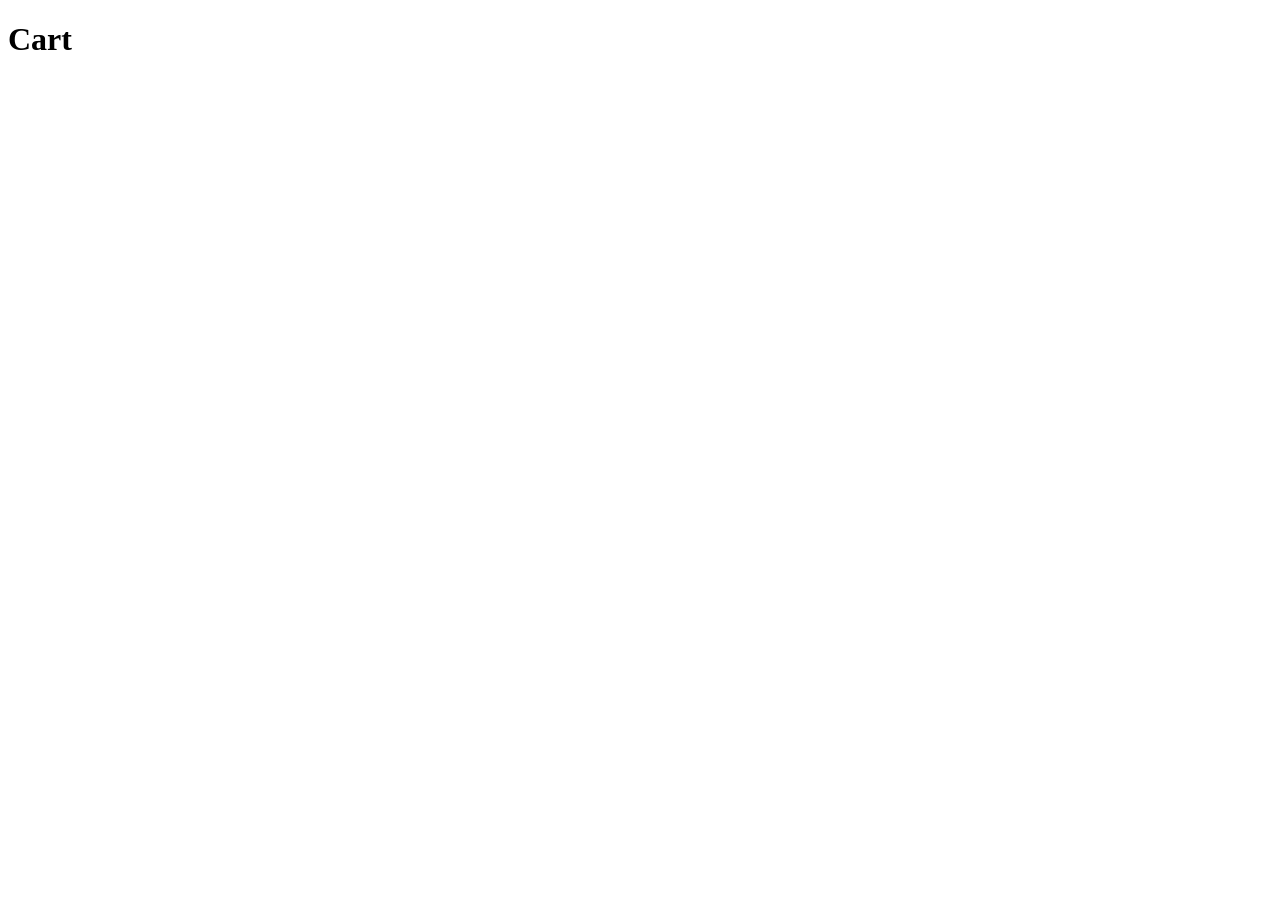
==== web/cart/index.html @ 4e05afd5 "Initial commit" ====
<!DOCTYPE html>
<html lang="en">
<head>
    <meta charset="UTF-8">
    <meta name="viewport" content="width=device-width, initial-scale=1.0">
    <title>Document</title>
</head>
<body>
    <h1>Cart</h1>
</body>
</html>
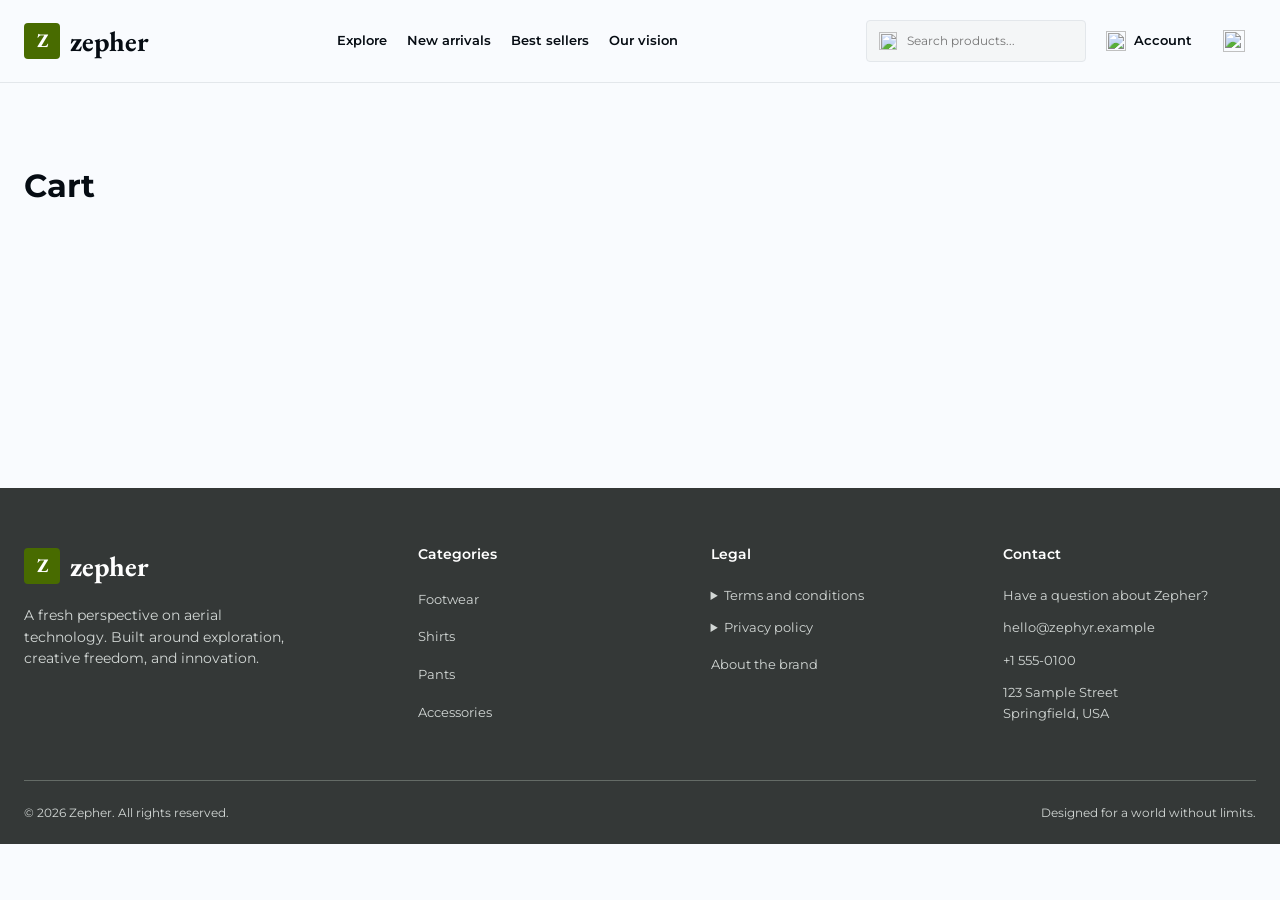
==== commit 2587eec8: "creation for home structure "zepher"" ====
--- a/web/cart/index.html
+++ b/web/cart/index.html
@@ -3,9 +3,32 @@
 <head>
     <meta charset="UTF-8">
     <meta name="viewport" content="width=device-width, initial-scale=1.0">
-    <title>Document</title>
+    <title>Cart | Zepher</title>
+    <link rel="stylesheet" href="../assets/shared.css">
 </head>
 <body>
-    <h1>Cart</h1>
+    <a class="skip-link" href="#main-content">Skip to main content</a>
+    <header class="site-header"><div class="container">
+        <nav class="navbar" aria-label="Main navigation">
+            <a class="brand" href="../index.html" aria-label="Zepher homepage"><span class="brand-mark" aria-hidden="true">Z</span><span>zepher</span></a>
+            <div class="desktop-nav"><a href="../catalog/index.html">Explore</a><a href="../index.html#new-arrivals">New arrivals</a><a href="../index.html#best-sellers">Best sellers</a><a href="../index.html#about">Our vision</a></div>
+            <div class="nav-actions">
+                <form class="search-form desktop-search" role="search" action="../catalog/index.html"><img src="https://cdn.jsdelivr.net/npm/lucide-static@0.468.0/icons/search.svg" width="18" height="18" alt=""><input type="search" name="q" placeholder="Search products..." aria-label="Search products" disabled title="Search is unavailable in this static prototype"></form>
+                <details class="account-wrapper"><summary class="account-button" aria-label="User account"><img src="https://cdn.jsdelivr.net/npm/lucide-static@0.468.0/icons/user-round.svg" width="20" height="20" alt="">Account</summary><div class="account-menu"><button type="button" disabled>Sign in (unavailable)</button><button type="button" disabled>Create account (unavailable)</button><button type="button" disabled>My orders (unavailable)</button><a href="#footer-contact">Contact</a></div></details>
+                <a class="bag-link" href="../cart/index.html" aria-label="Shopping bag" title="Shopping bag"><img src="https://cdn.jsdelivr.net/npm/lucide-static@0.468.0/icons/shopping-bag.svg" width="22" height="22" alt=""></a>
+            </div>
+        </nav>
+        <details class="mobile-nav"><summary>Menu</summary><a href="../index.html">Home</a><a href="../catalog/index.html">Explore</a><a href="../index.html#new-arrivals">New arrivals</a><a href="../index.html#best-sellers">Best sellers</a><a href="../index.html#about">Our vision</a><form class="search-form mobile-search" role="search" action="../catalog/index.html"><input type="search" name="q" placeholder="Search products..." aria-label="Search products" disabled title="Search is unavailable in this static prototype"></form></details>
+    </div></header>
+    <main class="container page-content" id="main-content"><h1>Cart</h1></main>
+    <footer class="site-footer"><div class="container">
+        <div class="footer-main">
+            <div class="footer-brand-column"><a class="brand" href="../index.html" aria-label="Zepher homepage"><span class="brand-mark" aria-hidden="true">Z</span><span>zepher</span></a><p class="footer-brand-description">A fresh perspective on aerial technology. Built around exploration, creative freedom, and innovation.</p></div>
+            <nav aria-labelledby="footer-categories"><h2 class="footer-heading" id="footer-categories">Categories</h2><ul class="footer-links"><li><a href="../catalog/index.html?category=footwear">Footwear</a></li><li><a href="../catalog/index.html?category=shirts">Shirts</a></li><li><a href="../catalog/index.html?category=pants">Pants</a></li><li><a href="../catalog/index.html?category=accessories">Accessories</a></li></ul></nav>
+            <nav aria-labelledby="footer-legal"><h2 class="footer-heading" id="footer-legal">Legal</h2><ul class="footer-links"><li><details><summary>Terms and conditions</summary><p>Student prototype. No orders or payments are processed. All product information is fictional.</p></details></li><li><details><summary>Privacy policy</summary><p>This static prototype has no account or payment processing. Images and fonts load from external providers.</p></details></li><li><a href="../index.html#about">About the brand</a></li></ul></nav>
+            <div id="footer-contact"><h2 class="footer-heading">Contact</h2><div class="footer-contact"><p>Have a question about Zepher?</p><a href="mailto:hello@zephyr.example">hello@zephyr.example</a><a href="tel:+15550100">+1 555-0100</a><p>123 Sample Street<br>Springfield, USA</p></div></div>
+        </div>
+        <div class="footer-bottom"><p>&copy; 2026 Zepher. All rights reserved.</p><p>Designed for a world without limits.</p></div>
+    </div></footer>
 </body>
 </html>
--- a/web/assets/shared.css
+++ b/web/assets/shared.css
@@ -0,0 +1,75 @@
+@import url("https://fonts.googleapis.com/css2?family=EB+Garamond:wght@400;500;600&family=Montserrat:wght@400;500;600;700&display=swap");
+
+:root {
+  --bg: #f9fbfe;
+  --surface: #f4f6f7;
+  --surface-dark: #343837;
+  --text: #060c13;
+  --muted: #68727d;
+  --accent: #486b00;
+  --border: #e3e7eb;
+  --font-heading: "EB Garamond", serif;
+  --font-body: "Montserrat", sans-serif;
+}
+* { box-sizing: border-box; }
+body { margin: 0; background: var(--bg); color: var(--text); font-family: var(--font-body); line-height: 1.6; }
+a { color: inherit; text-decoration: none; }
+button, input { font: inherit; }
+:focus-visible { outline: 3px solid #486b00; outline-offset: 4px; }
+summary { cursor: pointer; }
+[hidden] { display: none !important; }
+.container { width: min(1240px, calc(100% - 48px)); margin-inline: auto; }
+.skip-link { position: absolute; top: -100px; left: 16px; z-index: 1000; padding: 12px 16px; background: white; color: black; }
+.skip-link:focus { top: 16px; }
+.site-header { position: sticky; top: 0; z-index: 100; border-bottom: 1px solid var(--border); background: var(--bg); }
+.navbar { display: flex; min-height: 82px; align-items: center; justify-content: space-between; gap: 20px; }
+.brand { display: inline-flex; flex-shrink: 0; align-items: center; gap: 10px; font-family: var(--font-heading); font-size: 1.75rem; font-weight: 700; letter-spacing: 0; }
+.brand-mark { display: grid; width: 36px; height: 36px; place-items: center; border-radius: 4px; background: #486b00; color: white; font-size: 1.2rem; }
+.desktop-nav, .nav-actions { display: flex; align-items: center; gap: 20px; }
+.desktop-nav a, .account-button { font-size: .8rem; font-weight: 600; }
+.desktop-nav a:hover { color: #486b00; }
+.search-form { display: flex; width: 220px; min-height: 42px; align-items: center; gap: 8px; padding: 0 12px; border: 1px solid var(--border); border-radius: 4px; background: var(--surface); }
+.search-form input { width: 100%; min-width: 0; border: 0; background: transparent; color: var(--text); font-size: .75rem; }
+.search-form input:disabled { cursor: not-allowed; opacity: 1; }
+.account-wrapper { position: relative; }
+.account-button { display: flex; min-height: 44px; align-items: center; gap: 8px; list-style: none; }
+.account-button::-webkit-details-marker { display: none; }
+.account-menu { position: absolute; top: 100%; right: 0; width: 240px; padding: 12px; border: 1px solid var(--border); border-radius: 4px; background: white; color: var(--text); box-shadow: 0 8px 24px #060c1315; }
+.account-menu button, .account-menu a { display: block; width: 100%; padding: 10px; border: 0; background: transparent; text-align: left; font-size: .75rem; }
+.account-menu button:disabled { color: #59636b; cursor: not-allowed; }
+.bag-link { display: grid; width: 44px; height: 44px; place-items: center; }
+.mobile-nav { display: none; padding-block: 12px; border-top: 1px solid var(--border); }
+.mobile-nav summary { padding-block: 8px; font-weight: 600; }
+.mobile-nav a { display: block; padding-block: 8px; }
+.mobile-search { width: 100%; margin-top: 12px; }
+.site-footer { background: #343837; color: white; }
+.footer-main { display: grid; grid-template-columns: 1.4fr 1fr 1fr 1fr; gap: 40px; padding-block: 56px; }
+.footer-brand-description { max-width: 280px; margin: 16px 0 0; color: #d2d7d5; font-size: .85rem; }
+.footer-heading { margin: 0 0 20px; font-size: .85rem; font-weight: 600; letter-spacing: 0; }
+.footer-links { display: grid; gap: 12px; margin: 0; padding: 0; list-style: none; }
+.footer-links a, .footer-links summary, .footer-contact { color: #d2d7d5; font-size: .8rem; }
+.footer-links details p { font-size: .75rem; line-height: 1.7; }
+.footer-contact { display: grid; gap: 12px; }
+.footer-contact p { margin: 0; }
+.footer-bottom { display: flex; justify-content: space-between; flex-wrap: wrap; gap: 16px; padding-block: 22px; border-top: 1px solid #646b66; color: #d2d7d5; font-size: .75rem; }
+.footer-bottom p { margin: 0; }
+.footer-links a:hover, .footer-contact a:hover { color: white; text-decoration: underline; }
+.page-content { min-height: 45vh; padding-block: 56px; }
+@media (max-width: 1100px) {
+  .desktop-nav { gap: 12px; }
+  .search-form { width: 180px; }
+  .nav-actions { gap: 10px; }
+  .footer-main { grid-template-columns: repeat(2, minmax(0, 1fr)); }
+}
+@media (max-width: 900px) {
+  .desktop-nav, .desktop-search { display: none; }
+  .mobile-nav { display: block; }
+  .mobile-search .search-form { width: 100%; }
+}
+@media (max-width: 560px) {
+  .container { width: calc(100% - 32px); }
+  .navbar { min-height: 68px; }
+  .footer-main { grid-template-columns: 1fr; gap: 28px; }
+  .footer-brand-column { grid-column: auto; }
+}
+@media (prefers-reduced-motion: reduce) { html, * { scroll-behavior: auto !important; } }
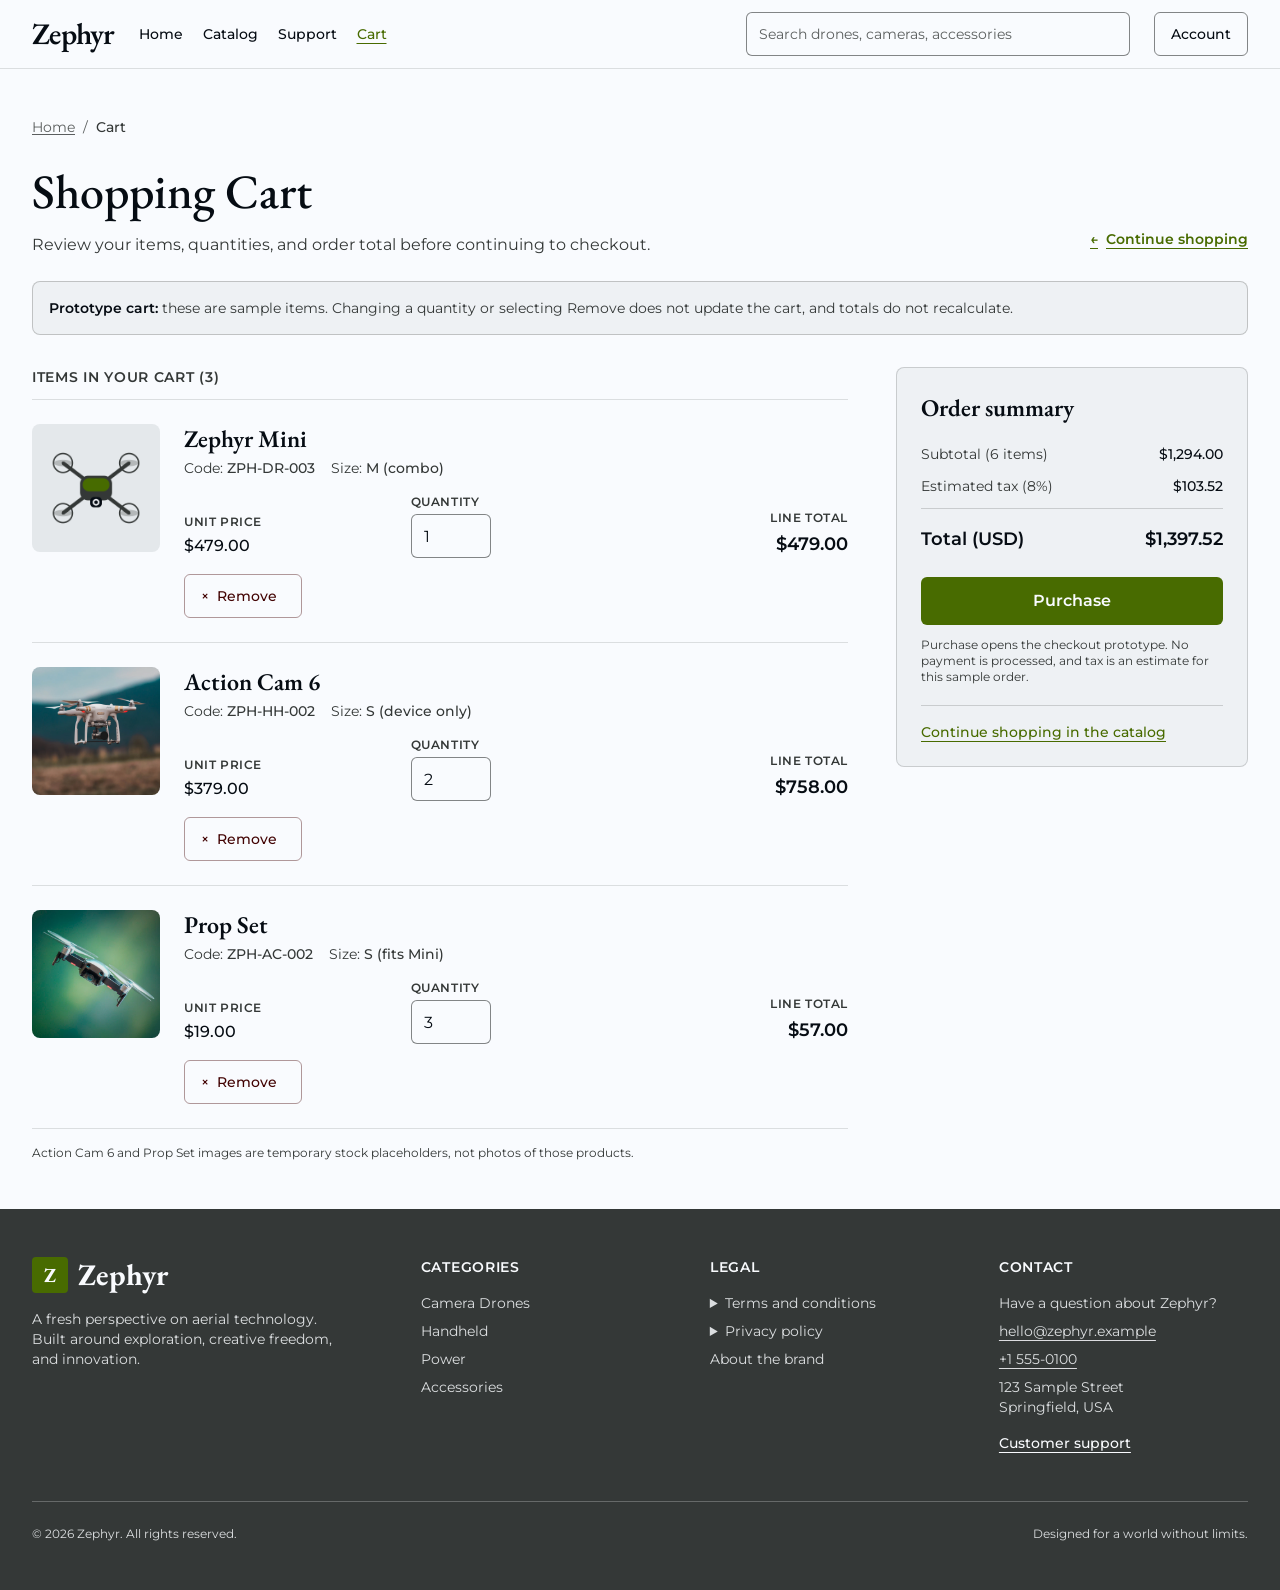
==== commit 0500828d: "Build responsive Zephyr shopping cart page" ====
--- a/web/cart/index.html
+++ b/web/cart/index.html
@@ -1,34 +1,535 @@
-<!DOCTYPE html>
+<!doctype html>
 <html lang="en">
-<head>
-    <meta charset="UTF-8">
-    <meta name="viewport" content="width=device-width, initial-scale=1.0">
-    <title>Cart | Zepher</title>
-    <link rel="stylesheet" href="../assets/shared.css">
-</head>
-<body>
-    <a class="skip-link" href="#main-content">Skip to main content</a>
-    <header class="site-header"><div class="container">
-        <nav class="navbar" aria-label="Main navigation">
-            <a class="brand" href="../index.html" aria-label="Zepher homepage"><span class="brand-mark" aria-hidden="true">Z</span><span>zepher</span></a>
-            <div class="desktop-nav"><a href="../catalog/index.html">Explore</a><a href="../index.html#new-arrivals">New arrivals</a><a href="../index.html#best-sellers">Best sellers</a><a href="../index.html#about">Our vision</a></div>
-            <div class="nav-actions">
-                <form class="search-form desktop-search" role="search" action="../catalog/index.html"><img src="https://cdn.jsdelivr.net/npm/lucide-static@0.468.0/icons/search.svg" width="18" height="18" alt=""><input type="search" name="q" placeholder="Search products..." aria-label="Search products" disabled title="Search is unavailable in this static prototype"></form>
-                <details class="account-wrapper"><summary class="account-button" aria-label="User account"><img src="https://cdn.jsdelivr.net/npm/lucide-static@0.468.0/icons/user-round.svg" width="20" height="20" alt="">Account</summary><div class="account-menu"><button type="button" disabled>Sign in (unavailable)</button><button type="button" disabled>Create account (unavailable)</button><button type="button" disabled>My orders (unavailable)</button><a href="#footer-contact">Contact</a></div></details>
-                <a class="bag-link" href="../cart/index.html" aria-label="Shopping bag" title="Shopping bag"><img src="https://cdn.jsdelivr.net/npm/lucide-static@0.468.0/icons/shopping-bag.svg" width="22" height="22" alt=""></a>
+  <head>
+    <meta charset="utf-8" />
+    <meta name="viewport" content="width=device-width, initial-scale=1" />
+    <title>Shopping Cart: Review Your Items | Zephyr</title>
+    <meta
+      name="description"
+      content="Review your Zephyr shopping cart: Zephyr Mini, Action Cam 6, and Prop Set with unit prices, quantities, line totals, estimated tax, and order total before checkout."
+    />
+    <link rel="preconnect" href="https://fonts.googleapis.com" />
+    <link rel="preconnect" href="https://fonts.gstatic.com" crossorigin />
+    <link
+      rel="stylesheet"
+      href="https://fonts.googleapis.com/css2?family=EB+Garamond:ital,wght@0,400..800;1,400..800&family=Montserrat:ital,wght@0,100..900;1,100..900&display=swap"
+    />
+    <!-- Compiled Tailwind v4 output (style guide theme tokens); rebuild with the Tailwind CLI after changing classes. -->
+    <style>
+/*! tailwindcss v4.3.3 | MIT License | https://tailwindcss.com */
+@layer properties{@supports (((-webkit-hyphens:none)) and (not (margin-trim:inline))) or ((-moz-orient:inline) and (not (color:rgb(from red r g b)))){*,:before,:after,::backdrop{--tw-space-y-reverse:0;--tw-divide-y-reverse:0;--tw-border-style:solid;--tw-leading:initial;--tw-font-weight:initial;--tw-tracking:initial;--tw-shadow:0 0 #0000;--tw-shadow-color:initial;--tw-shadow-alpha:100%;--tw-inset-shadow:0 0 #0000;--tw-inset-shadow-color:initial;--tw-inset-shadow-alpha:100%;--tw-ring-color:initial;--tw-ring-shadow:0 0 #0000;--tw-inset-ring-color:initial;--tw-inset-ring-shadow:0 0 #0000;--tw-ring-inset:initial;--tw-ring-offset-width:0px;--tw-ring-offset-color:#fff;--tw-ring-offset-shadow:0 0 #0000;--tw-outline-style:solid}}}@layer theme{:root,:host{--font-sans:"Montserrat", Arial, sans-serif;--font-serif:"EB Garamond", Georgia, serif;--font-mono:ui-monospace, SFMono-Regular, Menlo, Monaco, Consolas, "Liberation Mono", "Courier New", monospace;--spacing:.25rem;--container-xs:20rem;--container-2xl:42rem;--container-7xl:80rem;--text-xs:.75rem;--text-xs--line-height:calc(1 / .75);--text-sm:.875rem;--text-sm--line-height:calc(1.25 / .875);--text-base:1rem;--text-base--line-height:calc(1.5 / 1);--text-lg:1.125rem;--text-lg--line-height:calc(1.75 / 1.125);--text-xl:1.25rem;--text-xl--line-height:calc(1.75 / 1.25);--text-2xl:1.5rem;--text-2xl--line-height:calc(2 / 1.5);--text-3xl:1.875rem;--text-3xl--line-height:calc(2.25 / 1.875);--text-4xl:2.25rem;--text-4xl--line-height:calc(2.5 / 2.25);--text-5xl:3rem;--text-5xl--line-height:1;--font-weight-medium:500;--font-weight-semibold:600;--font-weight-bold:700;--tracking-tight:-.025em;--tracking-wider:.05em;--leading-tight:1.25;--radius-sm:.25rem;--radius-md:.375rem;--radius-lg:.5rem;--default-font-family:var(--font-sans);--default-mono-font-family:var(--font-mono);--color-text:#060c13;--color-background:#f9fbfe;--color-primary:#486b00;--color-secondary:#343837;--color-accent:#420303}}@layer base{*,:after,:before,::backdrop{box-sizing:border-box;border:0 solid;margin:0;padding:0}::file-selector-button{box-sizing:border-box;border:0 solid;margin:0;padding:0}html,:host{-webkit-text-size-adjust:100%;tab-size:4;line-height:1.5;font-family:var(--default-font-family,-apple-system, BlinkMacSystemFont, "Segoe UI", Roboto, "Helvetica Neue", "Noto Sans", Arial, sans-serif, "Apple Color Emoji", "Segoe UI Emoji", "Segoe UI Symbol", "Noto Color Emoji");font-feature-settings:var(--default-font-feature-settings,normal);font-variation-settings:var(--default-font-variation-settings,normal);-webkit-tap-highlight-color:transparent}hr{height:0;color:inherit;border-top-width:1px}abbr:where([title]){-webkit-text-decoration:underline dotted;text-decoration:underline dotted}h1,h2,h3,h4,h5,h6{font-size:inherit;font-weight:inherit}a{color:inherit;-webkit-text-decoration:inherit;-webkit-text-decoration:inherit;-webkit-text-decoration:inherit;text-decoration:inherit}b,strong{font-weight:bolder}code,kbd,samp,pre{font-family:var(--default-mono-font-family,ui-monospace, SFMono-Regular, Menlo, Monaco, Consolas, "Liberation Mono", "Courier New", monospace);font-feature-settings:var(--default-mono-font-feature-settings,normal);font-variation-settings:var(--default-mono-font-variation-settings,normal);font-size:1em}small{font-size:80%}sub,sup{vertical-align:baseline;font-size:75%;line-height:0;position:relative}sub{bottom:-.25em}sup{top:-.5em}table{text-indent:0;border-color:inherit;border-collapse:collapse}:-moz-focusring:where(:not(iframe)){outline:auto}progress{vertical-align:baseline}summary{display:list-item}ol,ul,menu{list-style:none}img,svg,video,canvas,audio,iframe,embed,object{vertical-align:middle;display:block}img,video{max-width:100%;height:auto}button,input,select,optgroup,textarea{font:inherit;font-feature-settings:inherit;font-variation-settings:inherit;letter-spacing:inherit;color:inherit;opacity:1;background-color:#0000;border-radius:0}::file-selector-button{font:inherit;font-feature-settings:inherit;font-variation-settings:inherit;letter-spacing:inherit;color:inherit;opacity:1;background-color:#0000;border-radius:0}:where(select:is([multiple],[size])) optgroup{font-weight:bolder}:where(select:is([multiple],[size])) optgroup option{padding-inline-start:20px}::file-selector-button{margin-inline-end:4px}::placeholder{opacity:1}@supports (not ((-webkit-appearance:-apple-pay-button))) or (contain-intrinsic-size:1px){::placeholder{color:currentColor}@supports (color:color-mix(in lab, red, red)){::placeholder{color:color-mix(in oklab, currentcolor 50%, transparent)}}}textarea{resize:vertical}::-webkit-search-decoration{-webkit-appearance:none}::-webkit-date-and-time-value{min-height:1lh;text-align:inherit}::-webkit-datetime-edit{display:inline-flex}::-webkit-datetime-edit-fields-wrapper{padding:0}::-webkit-datetime-edit{padding-block:0}::-webkit-datetime-edit-year-field{padding-block:0}::-webkit-datetime-edit-month-field{padding-block:0}::-webkit-datetime-edit-day-field{padding-block:0}::-webkit-datetime-edit-hour-field{padding-block:0}::-webkit-datetime-edit-minute-field{padding-block:0}::-webkit-datetime-edit-second-field{padding-block:0}::-webkit-datetime-edit-millisecond-field{padding-block:0}::-webkit-datetime-edit-meridiem-field{padding-block:0}::-webkit-calendar-picker-indicator{line-height:1}:-moz-ui-invalid{box-shadow:none}button,input:where([type=button],[type=reset],[type=submit]){appearance:button}::file-selector-button{appearance:button}::-webkit-inner-spin-button{height:auto}::-webkit-outer-spin-button{height:auto}[hidden]:where(:not([hidden=until-found])){display:none!important}}@layer components;@layer utilities{.sr-only{clip-path:inset(50%);white-space:nowrap;border-width:0;width:1px;height:1px;margin:-1px;padding:0;position:absolute;overflow:hidden}.absolute{position:absolute}.relative{position:relative}.static{position:static}.right-0{right:0}.z-20{z-index:20}.order-last{order:9999}.col-span-2{grid-column:span 2/span 2}.mx-auto{margin-inline:auto}.mt-1{margin-top:var(--spacing)}.mt-2{margin-top:calc(var(--spacing) * 2)}.mt-3{margin-top:calc(var(--spacing) * 3)}.mt-4{margin-top:calc(var(--spacing) * 4)}.mt-5{margin-top:calc(var(--spacing) * 5)}.mt-6{margin-top:calc(var(--spacing) * 6)}.mt-8{margin-top:calc(var(--spacing) * 8)}.mt-12{margin-top:calc(var(--spacing) * 12)}.mb-6{margin-bottom:calc(var(--spacing) * 6)}.ml-auto{margin-left:auto}.block{display:block}.flex{display:flex}.grid{display:grid}.inline-flex{display:inline-flex}.aspect-square{aspect-ratio:1}.size-9{width:calc(var(--spacing) * 9);height:calc(var(--spacing) * 9)}.h-11{height:calc(var(--spacing) * 11)}.h-12{height:calc(var(--spacing) * 12)}.w-20{width:calc(var(--spacing) * 20)}.w-60{width:calc(var(--spacing) * 60)}.w-full{width:100%}.max-w-2xl{max-width:var(--container-2xl)}.max-w-7xl{max-width:var(--container-7xl)}.max-w-xs{max-width:var(--container-xs)}.min-w-0{min-width:0}.shrink-0{flex-shrink:0}.cursor-pointer{cursor:pointer}.list-none{list-style-type:none}.grid-cols-2{grid-template-columns:repeat(2,minmax(0,1fr))}.grid-cols-\[5\.5rem_minmax\(0\,1fr\)\]{grid-template-columns:5.5rem minmax(0,1fr)}.flex-col{flex-direction:column}.flex-wrap{flex-wrap:wrap}.place-items-center{place-items:center}.items-center{align-items:center}.justify-between{justify-content:space-between}.justify-center{justify-content:center}.gap-1{gap:var(--spacing)}.gap-2{gap:calc(var(--spacing) * 2)}.gap-2\.5{gap:calc(var(--spacing) * 2.5)}.gap-4{gap:calc(var(--spacing) * 4)}.gap-5{gap:calc(var(--spacing) * 5)}.gap-8{gap:calc(var(--spacing) * 8)}.gap-10{gap:calc(var(--spacing) * 10)}:where(.space-y-2>:not(:last-child)){--tw-space-y-reverse:0;margin-block-start:calc(calc(var(--spacing) * 2) * var(--tw-space-y-reverse));margin-block-end:calc(calc(var(--spacing) * 2) * calc(1 - var(--tw-space-y-reverse)))}:where(.space-y-3>:not(:last-child)){--tw-space-y-reverse:0;margin-block-start:calc(calc(var(--spacing) * 3) * var(--tw-space-y-reverse));margin-block-end:calc(calc(var(--spacing) * 3) * calc(1 - var(--tw-space-y-reverse)))}.gap-x-2{column-gap:calc(var(--spacing) * 2)}.gap-x-4{column-gap:calc(var(--spacing) * 4)}.gap-x-6{column-gap:calc(var(--spacing) * 6)}.gap-y-1{row-gap:var(--spacing)}.gap-y-3{row-gap:calc(var(--spacing) * 3)}.gap-y-4{row-gap:calc(var(--spacing) * 4)}:where(.divide-y>:not(:last-child)){--tw-divide-y-reverse:0;border-bottom-style:var(--tw-border-style);border-top-style:var(--tw-border-style);border-top-width:calc(1px * var(--tw-divide-y-reverse));border-bottom-width:calc(1px * calc(1 - var(--tw-divide-y-reverse)))}:where(.divide-secondary\/15>:not(:last-child)){border-color:#34383726}@supports (color:color-mix(in lab, red, red)){:where(.divide-secondary\/15>:not(:last-child)){border-color:color-mix(in oklab, var(--color-secondary) 15%, transparent)}}.rounded-lg{border-radius:var(--radius-lg)}.rounded-md{border-radius:var(--radius-md)}.rounded-sm{border-radius:var(--radius-sm)}.border{border-style:var(--tw-border-style);border-width:1px}.border-t{border-top-style:var(--tw-border-style);border-top-width:1px}.border-b{border-bottom-style:var(--tw-border-style);border-bottom-width:1px}.border-accent\/40{border-color:#42030366}@supports (color:color-mix(in lab, red, red)){.border-accent\/40{border-color:color-mix(in oklab, var(--color-accent) 40%, transparent)}}.border-background\/25{border-color:#f9fbfe40}@supports (color:color-mix(in lab, red, red)){.border-background\/25{border-color:color-mix(in oklab, var(--color-background) 25%, transparent)}}.border-secondary\/15{border-color:#34383726}@supports (color:color-mix(in lab, red, red)){.border-secondary\/15{border-color:color-mix(in oklab, var(--color-secondary) 15%, transparent)}}.border-secondary\/20{border-color:#34383733}@supports (color:color-mix(in lab, red, red)){.border-secondary\/20{border-color:color-mix(in oklab, var(--color-secondary) 20%, transparent)}}.border-secondary\/25{border-color:#34383740}@supports (color:color-mix(in lab, red, red)){.border-secondary\/25{border-color:color-mix(in oklab, var(--color-secondary) 25%, transparent)}}.border-secondary\/60{border-color:#34383799}@supports (color:color-mix(in lab, red, red)){.border-secondary\/60{border-color:color-mix(in oklab, var(--color-secondary) 60%, transparent)}}.bg-background{background-color:var(--color-background)}.bg-primary{background-color:var(--color-primary)}.bg-secondary{background-color:var(--color-secondary)}.bg-secondary\/5{background-color:#3438370d}@supports (color:color-mix(in lab, red, red)){.bg-secondary\/5{background-color:color-mix(in oklab, var(--color-secondary) 5%, transparent)}}.bg-secondary\/10{background-color:#3438371a}@supports (color:color-mix(in lab, red, red)){.bg-secondary\/10{background-color:color-mix(in oklab, var(--color-secondary) 10%, transparent)}}.object-cover{object-fit:cover}.p-4{padding:calc(var(--spacing) * 4)}.p-5{padding:calc(var(--spacing) * 5)}.px-3{padding-inline:calc(var(--spacing) * 3)}.px-4{padding-inline:calc(var(--spacing) * 4)}.px-6{padding-inline:calc(var(--spacing) * 6)}.py-2{padding-block:calc(var(--spacing) * 2)}.py-3{padding-block:calc(var(--spacing) * 3)}.py-6{padding-block:calc(var(--spacing) * 6)}.py-8{padding-block:calc(var(--spacing) * 8)}.py-12{padding-block:calc(var(--spacing) * 12)}.pt-3{padding-top:calc(var(--spacing) * 3)}.pt-4{padding-top:calc(var(--spacing) * 4)}.pt-6{padding-top:calc(var(--spacing) * 6)}.pb-3{padding-bottom:calc(var(--spacing) * 3)}.font-sans{font-family:var(--font-sans)}.font-serif{font-family:var(--font-serif)}.text-2xl{font-size:var(--text-2xl);line-height:var(--tw-leading,var(--text-2xl--line-height))}.text-3xl{font-size:var(--text-3xl);line-height:var(--tw-leading,var(--text-3xl--line-height))}.text-4xl{font-size:var(--text-4xl);line-height:var(--tw-leading,var(--text-4xl--line-height))}.text-base{font-size:var(--text-base);line-height:var(--tw-leading,var(--text-base--line-height))}.text-lg{font-size:var(--text-lg);line-height:var(--tw-leading,var(--text-lg--line-height))}.text-sm{font-size:var(--text-sm);line-height:var(--tw-leading,var(--text-sm--line-height))}.text-xl{font-size:var(--text-xl);line-height:var(--tw-leading,var(--text-xl--line-height))}.text-xs{font-size:var(--text-xs);line-height:var(--tw-leading,var(--text-xs--line-height))}.leading-tight{--tw-leading:var(--leading-tight);line-height:var(--leading-tight)}.font-bold{--tw-font-weight:var(--font-weight-bold);font-weight:var(--font-weight-bold)}.font-medium{--tw-font-weight:var(--font-weight-medium);font-weight:var(--font-weight-medium)}.font-semibold{--tw-font-weight:var(--font-weight-semibold);font-weight:var(--font-weight-semibold)}.tracking-tight{--tw-tracking:var(--tracking-tight);letter-spacing:var(--tracking-tight)}.tracking-wider{--tw-tracking:var(--tracking-wider);letter-spacing:var(--tracking-wider)}.text-accent{color:var(--color-accent)}.text-background{color:var(--color-background)}.text-background\/85{color:#f9fbfed9}@supports (color:color-mix(in lab, red, red)){.text-background\/85{color:color-mix(in oklab, var(--color-background) 85%, transparent)}}.text-primary{color:var(--color-primary)}.text-secondary{color:var(--color-secondary)}.text-secondary\/80{color:#343837cc}@supports (color:color-mix(in lab, red, red)){.text-secondary\/80{color:color-mix(in oklab, var(--color-secondary) 80%, transparent)}}.text-text{color:var(--color-text)}.uppercase{text-transform:uppercase}.not-italic{font-style:normal}.underline{text-decoration-line:underline}.underline-offset-2{text-underline-offset:2px}.underline-offset-4{text-underline-offset:4px}.antialiased{-webkit-font-smoothing:antialiased;-moz-osx-font-smoothing:grayscale}.shadow-lg{--tw-shadow:0 10px 15px -3px var(--tw-shadow-color,#0000001a), 0 4px 6px -4px var(--tw-shadow-color,#0000001a);box-shadow:var(--tw-inset-shadow), var(--tw-inset-ring-shadow), var(--tw-ring-offset-shadow), var(--tw-ring-shadow), var(--tw-shadow)}.placeholder\:text-secondary\/80::placeholder{color:#343837cc}@supports (color:color-mix(in lab, red, red)){.placeholder\:text-secondary\/80::placeholder{color:color-mix(in oklab, var(--color-secondary) 80%, transparent)}}@media (hover:hover){.hover\:border-primary:hover{border-color:var(--color-primary)}.hover\:bg-accent\/5:hover{background-color:#4203030d}@supports (color:color-mix(in lab, red, red)){.hover\:bg-accent\/5:hover{background-color:color-mix(in oklab, var(--color-accent) 5%, transparent)}}.hover\:bg-text:hover{background-color:var(--color-text)}.hover\:text-background:hover{color:var(--color-background)}.hover\:text-primary:hover{color:var(--color-primary)}.hover\:text-text:hover{color:var(--color-text)}.hover\:underline:hover{text-decoration-line:underline}}.focus\:not-sr-only:focus{clip-path:none;white-space:normal;width:auto;height:auto;margin:0;padding:0;position:static;overflow:visible}.focus\:absolute:focus{position:absolute}.focus\:top-4:focus{top:calc(var(--spacing) * 4)}.focus\:left-4:focus{left:calc(var(--spacing) * 4)}.focus\:z-50:focus{z-index:50}.focus-visible\:outline-2:focus-visible{outline-style:var(--tw-outline-style);outline-width:2px}.focus-visible\:outline-offset-2:focus-visible{outline-offset:2px}.focus-visible\:outline-offset-4:focus-visible{outline-offset:4px}.focus-visible\:outline-accent:focus-visible{outline-color:var(--color-accent)}.focus-visible\:outline-background:focus-visible{outline-color:var(--color-background)}.focus-visible\:outline-primary:focus-visible{outline-color:var(--color-primary)}.focus-visible\:outline-text:focus-visible{outline-color:var(--color-text)}@media (min-width:40rem){.sm\:col-span-1{grid-column:span 1/span 1}.sm\:grid-cols-2{grid-template-columns:repeat(2,minmax(0,1fr))}.sm\:grid-cols-3{grid-template-columns:repeat(3,minmax(0,1fr))}.sm\:grid-cols-\[8rem_minmax\(0\,1fr\)\]{grid-template-columns:8rem minmax(0,1fr)}.sm\:flex-row{flex-direction:row}.sm\:items-end{align-items:flex-end}.sm\:justify-between{justify-content:space-between}.sm\:gap-6{gap:calc(var(--spacing) * 6)}.sm\:p-6{padding:calc(var(--spacing) * 6)}.sm\:px-6{padding-inline:calc(var(--spacing) * 6)}.sm\:text-right{text-align:right}}@media (min-width:48rem){.md\:order-none{order:0}.md\:ml-0{margin-left:0}.md\:ml-auto{margin-left:auto}.md\:w-72{width:calc(var(--spacing) * 72)}.md\:py-12{padding-block:calc(var(--spacing) * 12)}.md\:text-5xl{font-size:var(--text-5xl);line-height:var(--tw-leading,var(--text-5xl--line-height))}}@media (min-width:64rem){.lg\:sticky{position:sticky}.lg\:top-6{top:calc(var(--spacing) * 6)}.lg\:w-96{width:calc(var(--spacing) * 96)}.lg\:grid-cols-\[1\.4fr_1fr_1fr_1fr\]{grid-template-columns:1.4fr 1fr 1fr 1fr}.lg\:grid-cols-\[minmax\(0\,1fr\)_22rem\]{grid-template-columns:minmax(0,1fr) 22rem}.lg\:items-start{align-items:flex-start}.lg\:px-8{padding-inline:calc(var(--spacing) * 8)}}@media (min-width:80rem){.xl\:gap-12{gap:calc(var(--spacing) * 12)}}}@property --tw-space-y-reverse{syntax:"*";inherits:false;initial-value:0}@property --tw-divide-y-reverse{syntax:"*";inherits:false;initial-value:0}@property --tw-border-style{syntax:"*";inherits:false;initial-value:solid}@property --tw-leading{syntax:"*";inherits:false}@property --tw-font-weight{syntax:"*";inherits:false}@property --tw-tracking{syntax:"*";inherits:false}@property --tw-shadow{syntax:"*";inherits:false;initial-value:0 0 #0000}@property --tw-shadow-color{syntax:"*";inherits:false}@property --tw-shadow-alpha{syntax:"<percentage>";inherits:false;initial-value:100%}@property --tw-inset-shadow{syntax:"*";inherits:false;initial-value:0 0 #0000}@property --tw-inset-shadow-color{syntax:"*";inherits:false}@property --tw-inset-shadow-alpha{syntax:"<percentage>";inherits:false;initial-value:100%}@property --tw-ring-color{syntax:"*";inherits:false}@property --tw-ring-shadow{syntax:"*";inherits:false;initial-value:0 0 #0000}@property --tw-inset-ring-color{syntax:"*";inherits:false}@property --tw-inset-ring-shadow{syntax:"*";inherits:false;initial-value:0 0 #0000}@property --tw-ring-inset{syntax:"*";inherits:false}@property --tw-ring-offset-width{syntax:"<length>";inherits:false;initial-value:0}@property --tw-ring-offset-color{syntax:"*";inherits:false;initial-value:#fff}@property --tw-ring-offset-shadow{syntax:"*";inherits:false;initial-value:0 0 #0000}@property --tw-outline-style{syntax:"*";inherits:false;initial-value:solid}
+    </style>
+  </head>
+
+  <body class="bg-background font-sans text-text antialiased">
+    <a
+      href="#main-content"
+      class="sr-only rounded-md bg-primary px-4 py-2 text-sm font-medium text-background focus:not-sr-only focus:absolute focus:left-4 focus:top-4 focus:z-50 focus-visible:outline-2 focus-visible:outline-offset-2 focus-visible:outline-text"
+      >Skip to main content</a
+    >
+    <!-- ===== Shared header: keep identical on all six pages ===== -->
+    <header class="border-b border-secondary/15 bg-background">
+      <div
+        class="mx-auto flex max-w-7xl flex-wrap items-center gap-x-6 gap-y-3 px-4 py-3 sm:px-6 lg:px-8"
+      >
+        <a
+          href="../index.html"
+          class="font-serif text-3xl font-semibold tracking-tight text-text focus-visible:outline-2 focus-visible:outline-offset-4 focus-visible:outline-primary"
+          >Zephyr</a
+        >
+
+        <nav aria-label="Primary" class="ml-auto md:ml-0">
+          <ul class="flex items-center gap-5 text-sm font-medium">
+            <li>
+              <a
+                href="../index.html"
+                class="rounded-sm py-2 hover:text-primary focus-visible:outline-2 focus-visible:outline-offset-2 focus-visible:outline-primary"
+                >Home</a
+              >
+            </li>
+            <li>
+              <a
+                href="../catalog/index.html"
+                class="rounded-sm py-2 hover:text-primary focus-visible:outline-2 focus-visible:outline-offset-2 focus-visible:outline-primary"
+                >Catalog</a
+              >
+            </li>
+            <li>
+              <a
+                href="../support/index.html"
+                class="rounded-sm py-2 hover:text-primary focus-visible:outline-2 focus-visible:outline-offset-2 focus-visible:outline-primary"
+                >Support</a
+              >
+            </li>
+            <li>
+              <a
+                href="index.html"
+                aria-current="page"
+                class="rounded-sm py-2 text-primary underline underline-offset-4 hover:text-primary focus-visible:outline-2 focus-visible:outline-offset-2 focus-visible:outline-primary"
+                >Cart</a
+              >
+            </li>
+          </ul>
+        </nav>
+
+        <!-- Search is a prototype: it has no name attribute, so nothing is sent, and it simply opens the catalog. -->
+        <form
+          role="search"
+          action="../catalog/index.html"
+          class="order-last w-full md:order-none md:ml-auto md:w-72 lg:w-96"
+        >
+          <label for="site-search" class="sr-only"
+            >Search drones, cameras, accessories</label
+          >
+          <input
+            id="site-search"
+            type="search"
+            placeholder="Search drones, cameras, accessories"
+            aria-describedby="search-note"
+            class="h-11 w-full rounded-md border border-secondary/60 bg-background px-3 text-sm placeholder:text-secondary/80 focus-visible:outline-2 focus-visible:outline-offset-2 focus-visible:outline-primary"
+          />
+          <p id="search-note" class="sr-only">
+            Prototype only: search does not return results. Press Enter to open
+            the catalog.
+          </p>
+        </form>
+
+        <!-- Account is visual only: the items are plain text, not links. -->
+        <details class="relative">
+          <summary
+            class="flex h-11 cursor-pointer list-none items-center rounded-md border border-secondary/60 px-4 text-sm font-medium hover:border-primary focus-visible:outline-2 focus-visible:outline-offset-2 focus-visible:outline-primary"
+          >
+            Account
+          </summary>
+          <div
+            class="absolute right-0 z-20 mt-2 w-60 rounded-lg border border-secondary/15 bg-background p-4 shadow-lg"
+          >
+            <ul class="space-y-2 text-sm">
+              <li>Sign in</li>
+              <li>Create account</li>
+              <li>My orders</li>
+            </ul>
+            <p
+              class="mt-3 border-t border-secondary/15 pt-3 text-xs text-secondary/80"
+            >
+              Prototype only: account features are not available.
+            </p>
+          </div>
+        </details>
+      </div>
+    </header>
+
+    <main
+      id="main-content"
+      class="mx-auto max-w-7xl px-4 py-8 sm:px-6 md:py-12 lg:px-8"
+    >
+      <nav aria-label="Breadcrumb" class="mb-6 text-sm text-secondary/80">
+        <ol class="flex flex-wrap items-center gap-x-2 gap-y-1">
+          <li>
+            <a
+              href="../index.html"
+              class="underline underline-offset-2 hover:text-primary focus-visible:outline-2 focus-visible:outline-offset-2 focus-visible:outline-primary"
+              >Home</a
+            >
+          </li>
+          <li aria-hidden="true">/</li>
+          <li aria-current="page" class="font-medium text-secondary">Cart</li>
+        </ol>
+      </nav>
+
+      <div class="flex flex-col gap-4 sm:flex-row sm:items-end sm:justify-between">
+        <div>
+          <h1 class="font-serif text-4xl font-medium leading-tight md:text-5xl">
+            Shopping Cart
+          </h1>
+          <p class="mt-3 max-w-2xl text-base text-secondary">
+            Review your items, quantities, and order total before continuing to
+            checkout.
+          </p>
+        </div>
+        <a
+          href="../catalog/index.html"
+          class="inline-flex shrink-0 items-center gap-2 rounded-sm py-2 text-sm font-semibold text-primary underline underline-offset-4 hover:text-text focus-visible:outline-2 focus-visible:outline-offset-2 focus-visible:outline-primary"
+          ><span aria-hidden="true">&larr;</span> Continue shopping</a
+        >
+      </div>
+
+      <p
+        id="cart-note"
+        class="mt-6 rounded-lg border border-secondary/25 bg-secondary/5 p-4 text-sm text-secondary"
+      >
+        <strong class="font-semibold text-text">Prototype cart:</strong> these
+        are sample items. Changing a quantity or selecting Remove does not
+        update the cart, and totals do not recalculate.
+      </p>
+
+      <div
+        class="mt-8 grid gap-8 lg:grid-cols-[minmax(0,1fr)_22rem] lg:items-start xl:gap-12"
+      >
+        <section aria-labelledby="items-heading">
+          <h2
+            id="items-heading"
+            class="border-b border-secondary/15 pb-3 text-sm font-semibold uppercase tracking-wider text-secondary"
+          >
+            Items in your cart (3)
+          </h2>
+
+          <ul class="divide-y divide-secondary/15 border-b border-secondary/15">
+            <li>
+              <article
+                aria-labelledby="item-1-name"
+                class="grid grid-cols-[5.5rem_minmax(0,1fr)] gap-4 py-6 sm:grid-cols-[8rem_minmax(0,1fr)] sm:gap-6"
+              >
+                <img
+                  src="../assets/images/zephyr-mini.jpg"
+                  alt="Zephyr Mini compact camera drone with magnesium-alloy frame and polycarbonate shell"
+                  width="1200"
+                  height="1200"
+                  decoding="async"
+                  class="aspect-square w-full rounded-lg bg-secondary/10 object-cover"
+                />
+                <div class="min-w-0">
+                  <h3 id="item-1-name" class="font-serif text-2xl font-semibold leading-tight">
+                    Zephyr Mini
+                  </h3>
+                  <dl class="mt-1 flex flex-wrap gap-x-4 gap-y-1 text-sm text-secondary">
+                    <div class="flex gap-1"><dt>Code:</dt><dd class="font-medium">ZPH-DR-003</dd></div>
+                    <div class="flex gap-1"><dt>Size:</dt><dd class="font-medium">M (combo)</dd></div>
+                  </dl>
+
+                  <div class="mt-4 grid grid-cols-2 gap-x-4 gap-y-4 sm:grid-cols-3 sm:items-end">
+                    <p>
+                      <span class="block text-xs font-semibold uppercase tracking-wider text-secondary">Unit price</span>
+                      <span class="mt-1 block font-medium">$479.00</span>
+                    </p>
+                    <div>
+                      <label for="qty-1" class="block text-xs font-semibold uppercase tracking-wider text-secondary">Quantity</label>
+                      <input
+                        id="qty-1"
+                        name="qty-1"
+                        type="number"
+                        inputmode="numeric"
+                        min="1"
+                        max="10"
+                        value="1"
+                        aria-describedby="cart-note"
+                        class="mt-1 h-11 w-20 rounded-md border border-secondary/60 bg-background px-3 text-base focus-visible:outline-2 focus-visible:outline-offset-2 focus-visible:outline-primary"
+                      />
+                    </div>
+                    <p class="col-span-2 sm:col-span-1 sm:text-right">
+                      <span class="block text-xs font-semibold uppercase tracking-wider text-secondary">Line total</span>
+                      <span class="mt-1 block text-lg font-semibold">$479.00</span>
+                    </p>
+                  </div>
+
+                  <button
+                    type="button"
+                    aria-describedby="cart-note"
+                    class="mt-4 inline-flex h-11 items-center gap-2 rounded-md border border-accent/40 px-4 text-sm font-medium text-accent hover:bg-accent/5 focus-visible:outline-2 focus-visible:outline-offset-2 focus-visible:outline-accent"
+                  >
+                    <span aria-hidden="true">&times;</span> Remove<span class="sr-only"> Zephyr Mini</span>
+                  </button>
+                </div>
+              </article>
+            </li>
+
+            <li>
+              <article
+                aria-labelledby="item-2-name"
+                class="grid grid-cols-[5.5rem_minmax(0,1fr)] gap-4 py-6 sm:grid-cols-[8rem_minmax(0,1fr)] sm:gap-6"
+              >
+                <img
+                  src="../catalog/images/drone-close-up.webp"
+                  alt="Placeholder stock photo for Action Cam 6: close-up of a white quadcopter with gold trim"
+                  width="800"
+                  height="800"
+                  decoding="async"
+                  class="aspect-square w-full rounded-lg bg-secondary/10 object-cover"
+                />
+                <div class="min-w-0">
+                  <h3 id="item-2-name" class="font-serif text-2xl font-semibold leading-tight">
+                    Action Cam 6
+                  </h3>
+                  <dl class="mt-1 flex flex-wrap gap-x-4 gap-y-1 text-sm text-secondary">
+                    <div class="flex gap-1"><dt>Code:</dt><dd class="font-medium">ZPH-HH-002</dd></div>
+                    <div class="flex gap-1"><dt>Size:</dt><dd class="font-medium">S (device only)</dd></div>
+                  </dl>
+
+                  <div class="mt-4 grid grid-cols-2 gap-x-4 gap-y-4 sm:grid-cols-3 sm:items-end">
+                    <p>
+                      <span class="block text-xs font-semibold uppercase tracking-wider text-secondary">Unit price</span>
+                      <span class="mt-1 block font-medium">$379.00</span>
+                    </p>
+                    <div>
+                      <label for="qty-2" class="block text-xs font-semibold uppercase tracking-wider text-secondary">Quantity</label>
+                      <input
+                        id="qty-2"
+                        name="qty-2"
+                        type="number"
+                        inputmode="numeric"
+                        min="1"
+                        max="10"
+                        value="2"
+                        aria-describedby="cart-note"
+                        class="mt-1 h-11 w-20 rounded-md border border-secondary/60 bg-background px-3 text-base focus-visible:outline-2 focus-visible:outline-offset-2 focus-visible:outline-primary"
+                      />
+                    </div>
+                    <p class="col-span-2 sm:col-span-1 sm:text-right">
+                      <span class="block text-xs font-semibold uppercase tracking-wider text-secondary">Line total</span>
+                      <span class="mt-1 block text-lg font-semibold">$758.00</span>
+                    </p>
+                  </div>
+
+                  <button
+                    type="button"
+                    aria-describedby="cart-note"
+                    class="mt-4 inline-flex h-11 items-center gap-2 rounded-md border border-accent/40 px-4 text-sm font-medium text-accent hover:bg-accent/5 focus-visible:outline-2 focus-visible:outline-offset-2 focus-visible:outline-accent"
+                  >
+                    <span aria-hidden="true">&times;</span> Remove<span class="sr-only"> Action Cam 6</span>
+                  </button>
+                </div>
+              </article>
+            </li>
+
+            <li>
+              <article
+                aria-labelledby="item-3-name"
+                class="grid grid-cols-[5.5rem_minmax(0,1fr)] gap-4 py-6 sm:grid-cols-[8rem_minmax(0,1fr)] sm:gap-6"
+              >
+                <img
+                  src="../catalog/images/zephyr-neo.webp"
+                  alt="Placeholder stock photo for Prop Set: a compact foldable drone in flight"
+                  width="800"
+                  height="800"
+                  loading="lazy"
+                  decoding="async"
+                  class="aspect-square w-full rounded-lg bg-secondary/10 object-cover"
+                />
+                <div class="min-w-0">
+                  <h3 id="item-3-name" class="font-serif text-2xl font-semibold leading-tight">
+                    Prop Set
+                  </h3>
+                  <dl class="mt-1 flex flex-wrap gap-x-4 gap-y-1 text-sm text-secondary">
+                    <div class="flex gap-1"><dt>Code:</dt><dd class="font-medium">ZPH-AC-002</dd></div>
+                    <div class="flex gap-1"><dt>Size:</dt><dd class="font-medium">S (fits Mini)</dd></div>
+                  </dl>
+
+                  <div class="mt-4 grid grid-cols-2 gap-x-4 gap-y-4 sm:grid-cols-3 sm:items-end">
+                    <p>
+                      <span class="block text-xs font-semibold uppercase tracking-wider text-secondary">Unit price</span>
+                      <span class="mt-1 block font-medium">$19.00</span>
+                    </p>
+                    <div>
+                      <label for="qty-3" class="block text-xs font-semibold uppercase tracking-wider text-secondary">Quantity</label>
+                      <input
+                        id="qty-3"
+                        name="qty-3"
+                        type="number"
+                        inputmode="numeric"
+                        min="1"
+                        max="10"
+                        value="3"
+                        aria-describedby="cart-note"
+                        class="mt-1 h-11 w-20 rounded-md border border-secondary/60 bg-background px-3 text-base focus-visible:outline-2 focus-visible:outline-offset-2 focus-visible:outline-primary"
+                      />
+                    </div>
+                    <p class="col-span-2 sm:col-span-1 sm:text-right">
+                      <span class="block text-xs font-semibold uppercase tracking-wider text-secondary">Line total</span>
+                      <span class="mt-1 block text-lg font-semibold">$57.00</span>
+                    </p>
+                  </div>
+
+                  <button
+                    type="button"
+                    aria-describedby="cart-note"
+                    class="mt-4 inline-flex h-11 items-center gap-2 rounded-md border border-accent/40 px-4 text-sm font-medium text-accent hover:bg-accent/5 focus-visible:outline-2 focus-visible:outline-offset-2 focus-visible:outline-accent"
+                  >
+                    <span aria-hidden="true">&times;</span> Remove<span class="sr-only"> Prop Set</span>
+                  </button>
+                </div>
+              </article>
+            </li>
+          </ul>
+
+          <p class="mt-4 text-xs text-secondary">
+            Action Cam 6 and Prop Set images are temporary stock placeholders,
+            not photos of those products.
+          </p>
+        </section>
+
+        <aside
+          aria-labelledby="summary-heading"
+          class="rounded-lg border border-secondary/20 bg-secondary/5 p-5 sm:p-6 lg:sticky lg:top-6"
+        >
+          <h2 id="summary-heading" class="font-serif text-2xl font-semibold">
+            Order summary
+          </h2>
+          <dl class="mt-5 space-y-3 text-sm">
+            <div class="flex justify-between gap-4">
+              <dt class="text-secondary">Subtotal (6 items)</dt>
+              <dd class="font-medium">$1,294.00</dd>
             </div>
-        </nav>
-        <details class="mobile-nav"><summary>Menu</summary><a href="../index.html">Home</a><a href="../catalog/index.html">Explore</a><a href="../index.html#new-arrivals">New arrivals</a><a href="../index.html#best-sellers">Best sellers</a><a href="../index.html#about">Our vision</a><form class="search-form mobile-search" role="search" action="../catalog/index.html"><input type="search" name="q" placeholder="Search products..." aria-label="Search products" disabled title="Search is unavailable in this static prototype"></form></details>
-    </div></header>
-    <main class="container page-content" id="main-content"><h1>Cart</h1></main>
-    <footer class="site-footer"><div class="container">
-        <div class="footer-main">
-            <div class="footer-brand-column"><a class="brand" href="../index.html" aria-label="Zepher homepage"><span class="brand-mark" aria-hidden="true">Z</span><span>zepher</span></a><p class="footer-brand-description">A fresh perspective on aerial technology. Built around exploration, creative freedom, and innovation.</p></div>
-            <nav aria-labelledby="footer-categories"><h2 class="footer-heading" id="footer-categories">Categories</h2><ul class="footer-links"><li><a href="../catalog/index.html?category=footwear">Footwear</a></li><li><a href="../catalog/index.html?category=shirts">Shirts</a></li><li><a href="../catalog/index.html?category=pants">Pants</a></li><li><a href="../catalog/index.html?category=accessories">Accessories</a></li></ul></nav>
-            <nav aria-labelledby="footer-legal"><h2 class="footer-heading" id="footer-legal">Legal</h2><ul class="footer-links"><li><details><summary>Terms and conditions</summary><p>Student prototype. No orders or payments are processed. All product information is fictional.</p></details></li><li><details><summary>Privacy policy</summary><p>This static prototype has no account or payment processing. Images and fonts load from external providers.</p></details></li><li><a href="../index.html#about">About the brand</a></li></ul></nav>
-            <div id="footer-contact"><h2 class="footer-heading">Contact</h2><div class="footer-contact"><p>Have a question about Zepher?</p><a href="mailto:hello@zephyr.example">hello@zephyr.example</a><a href="tel:+15550100">+1 555-0100</a><p>123 Sample Street<br>Springfield, USA</p></div></div>
+            <div class="flex justify-between gap-4">
+              <dt class="text-secondary">Estimated tax (8%)</dt>
+              <dd class="font-medium">$103.52</dd>
+            </div>
+            <div
+              class="flex justify-between gap-4 border-t border-secondary/20 pt-4 text-lg font-semibold"
+            >
+              <dt>Total (USD)</dt>
+              <dd>$1,397.52</dd>
+            </div>
+          </dl>
+
+          <a
+            href="../checkout/index.html"
+            class="mt-6 flex h-12 w-full items-center justify-center rounded-md bg-primary px-6 text-base font-semibold text-background hover:bg-text focus-visible:outline-2 focus-visible:outline-offset-2 focus-visible:outline-primary"
+            >Purchase</a
+          >
+          <p class="mt-3 text-xs text-secondary">
+            Purchase opens the checkout prototype. No payment is processed, and
+            tax is an estimate for this sample order.
+          </p>
+          <p class="mt-5 border-t border-secondary/20 pt-4 text-sm">
+            <a
+              href="../catalog/index.html"
+              class="rounded-sm font-medium text-primary underline underline-offset-4 hover:text-text focus-visible:outline-2 focus-visible:outline-offset-2 focus-visible:outline-primary"
+              >Continue shopping in the catalog</a
+            >
+          </p>
+        </aside>
+      </div>
+    </main>
+
+    <!-- ===== Shared footer: keep identical on all six pages ===== -->
+    <footer class="bg-secondary text-background">
+      <div class="mx-auto max-w-7xl px-4 py-12 sm:px-6 lg:px-8">
+        <div class="grid gap-10 sm:grid-cols-2 lg:grid-cols-[1.4fr_1fr_1fr_1fr]">
+          <div>
+            <a
+              href="../index.html"
+              aria-label="Zephyr homepage"
+              class="inline-flex items-center gap-2.5 rounded-sm font-serif text-3xl font-bold focus-visible:outline-2 focus-visible:outline-offset-2 focus-visible:outline-background"
+            >
+              <span aria-hidden="true" class="grid size-9 place-items-center rounded-sm bg-primary text-xl text-background">Z</span>
+              <span>Zephyr</span>
+            </a>
+            <p class="mt-4 max-w-xs text-sm text-background/85">
+              A fresh perspective on aerial technology. Built around
+              exploration, creative freedom, and innovation.
+            </p>
+          </div>
+
+          <nav aria-labelledby="footer-categories">
+            <h2
+              id="footer-categories"
+              class="text-sm font-semibold uppercase tracking-wider"
+            >
+              Categories
+            </h2>
+            <ul class="mt-4 space-y-2 text-sm">
+              <li>
+                <a
+                  href="../catalog/index.html"
+                  class="rounded-sm text-background/85 underline-offset-4 hover:underline hover:text-background focus-visible:outline-2 focus-visible:outline-offset-2 focus-visible:outline-background"
+                  >Camera Drones</a
+                >
+              </li>
+              <li>
+                <a
+                  href="../catalog/index.html"
+                  class="rounded-sm text-background/85 underline-offset-4 hover:underline hover:text-background focus-visible:outline-2 focus-visible:outline-offset-2 focus-visible:outline-background"
+                  >Handheld</a
+                >
+              </li>
+              <li>
+                <a
+                  href="../catalog/index.html"
+                  class="rounded-sm text-background/85 underline-offset-4 hover:underline hover:text-background focus-visible:outline-2 focus-visible:outline-offset-2 focus-visible:outline-background"
+                  >Power</a
+                >
+              </li>
+              <li>
+                <a
+                  href="../catalog/index.html"
+                  class="rounded-sm text-background/85 underline-offset-4 hover:underline hover:text-background focus-visible:outline-2 focus-visible:outline-offset-2 focus-visible:outline-background"
+                  >Accessories</a
+                >
+              </li>
+            </ul>
+          </nav>
+
+          <nav aria-labelledby="footer-legal">
+            <h2
+              id="footer-legal"
+              class="text-sm font-semibold uppercase tracking-wider"
+            >
+              Legal
+            </h2>
+            <ul class="mt-4 space-y-2 text-sm text-background/85">
+              <li>
+                <details>
+                  <summary class="cursor-pointer rounded-sm hover:text-background focus-visible:outline-2 focus-visible:outline-offset-2 focus-visible:outline-background">Terms and conditions</summary>
+                  <p class="mt-2 text-xs">Student prototype. No orders or payments are processed. All product information is fictional.</p>
+                </details>
+              </li>
+              <li>
+                <details>
+                  <summary class="cursor-pointer rounded-sm hover:text-background focus-visible:outline-2 focus-visible:outline-offset-2 focus-visible:outline-background">Privacy policy</summary>
+                  <p class="mt-2 text-xs">This static prototype has no account or payment processing. Images and fonts load from external providers.</p>
+                </details>
+              </li>
+              <li>
+                <a
+                  href="../index.html#about"
+                  class="rounded-sm underline-offset-4 hover:underline hover:text-background focus-visible:outline-2 focus-visible:outline-offset-2 focus-visible:outline-background"
+                  >About the brand</a
+                >
+              </li>
+            </ul>
+          </nav>
+
+          <section aria-labelledby="footer-contact">
+            <h2
+              id="footer-contact"
+              class="text-sm font-semibold uppercase tracking-wider"
+            >
+              Contact
+            </h2>
+            <address
+              class="mt-4 space-y-2 text-sm not-italic text-background/85"
+            >
+              <p>Have a question about Zephyr?</p>
+              <p>
+                <a
+                  href="mailto:hello@zephyr.example"
+                  class="rounded-sm underline underline-offset-4 hover:text-background focus-visible:outline-2 focus-visible:outline-offset-2 focus-visible:outline-background"
+                  >hello@zephyr.example</a
+                >
+              </p>
+              <p>
+                <a
+                  href="tel:+15550100"
+                  class="rounded-sm underline underline-offset-4 hover:text-background focus-visible:outline-2 focus-visible:outline-offset-2 focus-visible:outline-background"
+                  >+1 555-0100</a
+                >
+              </p>
+              <p>123 Sample Street<br />Springfield, USA</p>
+            </address>
+            <p class="mt-4 text-sm">
+              <a
+                href="../support/index.html"
+                class="rounded-sm font-medium underline underline-offset-4 focus-visible:outline-2 focus-visible:outline-offset-2 focus-visible:outline-background"
+                >Customer support</a
+              >
+            </p>
+          </section>
         </div>
-        <div class="footer-bottom"><p>&copy; 2026 Zepher. All rights reserved.</p><p>Designed for a world without limits.</p></div>
-    </div></footer>
-</body>
-</html>+        <div class="mt-12 flex flex-wrap justify-between gap-4 border-t border-background/25 pt-6 text-xs text-background/85">
+          <p>&copy; 2026 Zephyr. All rights reserved.</p>
+          <p>Designed for a world without limits.</p>
+        </div>
+      </div>
+    </footer>
+  </body>
+</html>
